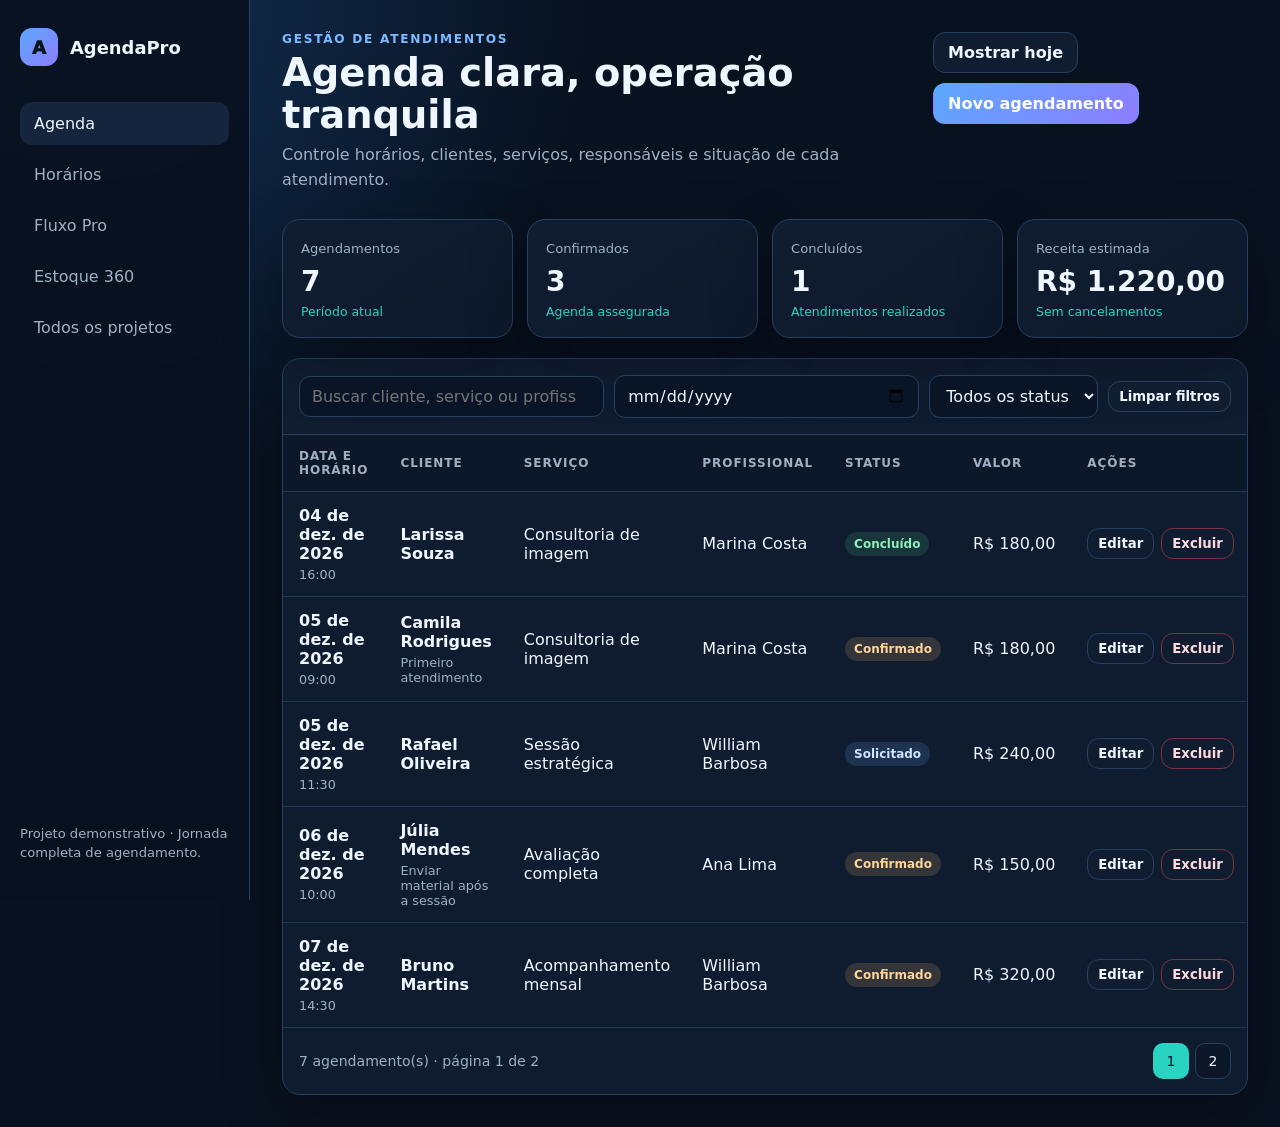
==== agenda-pro/index.html @ 01c1c713 "Adiciona três aplicações web para portfólio" ====
<!doctype html><html lang="pt-BR"><head><meta charset="utf-8"><meta name="viewport" content="width=device-width,initial-scale=1"><meta name="description" content="AgendaPro: gestão de clientes, serviços e horários."><title>AgendaPro — Gestão de Agendamentos</title><link rel="icon" type="image/svg+xml" href="data:image/svg+xml,%3Csvg xmlns='http://www.w3.org/2000/svg' viewBox='0 0 64 64'%3E%3Crect width='64' height='64' rx='15' fill='%2308111f'/%3E%3Crect x='14' y='17' width='36' height='34' rx='7' fill='none' stroke='%235ca9ff' stroke-width='6'/%3E%3Cpath d='M14 28h36M24 12v11M40 12v11' stroke='%235ca9ff' stroke-width='6' stroke-linecap='round'/%3E%3C/svg%3E"><link rel="stylesheet" href="../assets/shared.css"></head><body>
<div class="app-shell"><aside class="sidebar"><a class="brand" href="../"><span class="brand-mark" style="background:linear-gradient(135deg,#5ca9ff,#8d7cff)">A</span>AgendaPro</a><button class="btn mobile-menu" aria-label="Abrir menu">Menu</button><nav class="nav"><a class="active" href="#">Agenda</a><a href="#horarios">Horários</a><a href="../fluxo-pro/">Fluxo Pro</a><a href="../estoque-360/">Estoque 360</a><a href="../">Todos os projetos</a></nav><p class="side-note">Projeto demonstrativo · Jornada completa de agendamento.</p></aside>
<main class="main"><header class="topbar"><div><div class="eyebrow" style="color:#7dbaff">GESTÃO DE ATENDIMENTOS</div><h1>Agenda clara, operação tranquila</h1><p class="subtitle">Controle horários, clientes, serviços, responsáveis e situação de cada atendimento.</p></div><div class="actions"><button class="btn" id="todayBtn">Mostrar hoje</button><button class="btn primary" id="newBtn" style="background:linear-gradient(135deg,#5ca9ff,#8d7cff);color:white">Novo agendamento</button></div></header>
<section class="metrics"><article class="metric"><span class="label">Agendamentos</span><strong id="mTotal">0</strong><div class="trend">Período atual</div></article><article class="metric"><span class="label">Confirmados</span><strong id="mConfirmed">0</strong><div class="trend">Agenda assegurada</div></article><article class="metric"><span class="label">Concluídos</span><strong id="mDone">0</strong><div class="trend">Atendimentos realizados</div></article><article class="metric"><span class="label">Receita estimada</span><strong id="mRevenue">R$ 0</strong><div class="trend">Sem cancelamentos</div></article></section>
<section class="panel" id="horarios"><div class="toolbar"><input class="input" id="search" type="search" placeholder="Buscar cliente, serviço ou profissional"><input class="input" id="dateFilter" type="date" aria-label="Filtrar por data"><select class="select" id="statusFilter"><option value="">Todos os status</option><option>Solicitado</option><option>Confirmado</option><option>Concluído</option><option>Cancelado</option></select><button class="btn small" id="clearBtn">Limpar filtros</button></div><div class="table-wrap"><table class="data-table"><thead><tr><th>Data e horário</th><th>Cliente</th><th>Serviço</th><th>Profissional</th><th>Status</th><th>Valor</th><th>Ações</th></tr></thead><tbody id="rows"></tbody></table><div class="empty" id="empty" hidden>Nenhum agendamento encontrado.</div></div><footer class="pagination"><span id="pageInfo"></span><div class="page-buttons" id="pageButtons"></div></footer></section></main></div>
<dialog id="bookingDialog"><form id="bookingForm"><div class="dialog-head"><h2 id="dialogTitle">Novo agendamento</h2><button class="btn small" type="button" data-close>Fechar</button></div><div class="dialog-body"><div class="field wide"><label for="client">Cliente</label><input class="input" id="client" maxlength="70" required></div><div class="field"><label for="service">Serviço</label><input class="input" id="service" maxlength="60" required></div><div class="field"><label for="professional">Profissional</label><input class="input" id="professional" maxlength="60" required></div><div class="field"><label for="date">Data</label><input class="input" id="date" type="date" required></div><div class="field"><label for="time">Horário</label><input class="input" id="time" type="time" required></div><div class="field"><label for="status">Status</label><select class="select" id="status"><option>Solicitado</option><option>Confirmado</option><option>Concluído</option><option>Cancelado</option></select></div><div class="field"><label for="price">Valor</label><input class="input" id="price" type="number" min="0" step="0.01" required></div><div class="field wide"><label for="notes">Observações</label><textarea class="textarea" id="notes" rows="3" maxlength="180"></textarea></div></div><div class="dialog-actions"><button class="btn" type="button" data-close>Cancelar</button><button class="btn primary" type="submit">Salvar agendamento</button></div></form></dialog><div class="toast" id="toast"></div><script type="module" src="app.js"></script></body></html>
---- assets/shared.css ----
:root{--bg:#08111f;--panel:#101d31;--panel2:#15253d;--line:#28405f;--text:#eef6ff;--muted:#9fb0c5;--brand:#29d3c2;--brand2:#5ca9ff;--danger:#ff6b7a;--warning:#ffbf69;--ok:#54d68c;--radius:18px;--shadow:0 22px 60px rgba(0,0,0,.28)}
*{box-sizing:border-box}html{font-size:16px;scroll-behavior:smooth}body{margin:0;background:radial-gradient(circle at 8% 0%,#123054 0,transparent 30%),var(--bg);color:var(--text);font-family:Inter,ui-sans-serif,system-ui,-apple-system,"Segoe UI",sans-serif;min-height:100vh}button,input,select,textarea{font:inherit}button,a{touch-action:manipulation}a{color:inherit}.app-shell{min-height:100vh;display:grid;grid-template-columns:250px 1fr}.sidebar{position:sticky;top:0;height:100vh;padding:28px 20px;border-right:1px solid var(--line);background:rgba(8,17,31,.92);backdrop-filter:blur(18px)}.brand{display:flex;align-items:center;gap:12px;text-decoration:none;font-weight:850;font-size:1.12rem}.brand-mark{width:38px;height:38px;border-radius:12px;display:grid;place-items:center;color:#04121c;background:linear-gradient(135deg,var(--brand),var(--brand2));font-weight:950}.nav{margin-top:36px;display:grid;gap:8px}.nav a{padding:12px 14px;border-radius:12px;color:var(--muted);text-decoration:none}.nav a:hover,.nav a.active{background:var(--panel2);color:var(--text)}.side-note{position:absolute;bottom:24px;left:20px;right:20px;color:var(--muted);font-size:.82rem;line-height:1.5}.main{padding:32px;min-width:0}.topbar{display:flex;align-items:flex-start;justify-content:space-between;gap:20px;margin-bottom:26px}.eyebrow{color:var(--brand);font-size:.76rem;font-weight:850;letter-spacing:.14em;text-transform:uppercase}.topbar h1{font-size:clamp(1.65rem,3vw,2.5rem);line-height:1.1;margin:.35rem 0}.subtitle{margin:0;color:var(--muted);max-width:720px;line-height:1.6}.actions{display:flex;gap:10px;flex-wrap:wrap}.btn{border:1px solid var(--line);border-radius:12px;padding:10px 14px;background:var(--panel);color:var(--text);cursor:pointer;font-weight:720;text-decoration:none;display:inline-flex;align-items:center;justify-content:center;gap:8px}.btn:hover{border-color:#4b6d94;transform:translateY(-1px)}.btn.primary{background:linear-gradient(135deg,var(--brand),#31aee9);color:#04121c;border-color:transparent}.btn.danger{color:#ffd9dd;border-color:#7b3442}.btn.ghost{background:transparent}.btn.small{padding:7px 10px;font-size:.83rem}.metrics{display:grid;grid-template-columns:repeat(4,minmax(0,1fr));gap:14px;margin-bottom:20px}.metric{padding:18px;background:linear-gradient(145deg,var(--panel),#0d192b);border:1px solid var(--line);border-radius:var(--radius);box-shadow:var(--shadow)}.metric .label{color:var(--muted);font-size:.82rem}.metric strong{display:block;font-size:1.75rem;margin-top:8px}.metric .trend{font-size:.78rem;color:var(--brand);margin-top:6px}.panel{background:rgba(16,29,49,.94);border:1px solid var(--line);border-radius:var(--radius);box-shadow:var(--shadow);overflow:hidden}.toolbar{display:flex;gap:10px;align-items:center;flex-wrap:wrap;padding:16px;border-bottom:1px solid var(--line)}.field{display:grid;gap:7px}.field label{font-size:.82rem;color:var(--muted);font-weight:700}.input,.select,.textarea{width:100%;border:1px solid var(--line);border-radius:11px;background:#091526;color:var(--text);padding:10px 12px;outline:none}.input:focus,.select:focus,.textarea:focus{border-color:var(--brand);box-shadow:0 0 0 3px rgba(41,211,194,.14)}.toolbar .input{min-width:220px;flex:1}.toolbar .select{width:auto;min-width:165px}.table-wrap{overflow:auto}.data-table{width:100%;border-collapse:collapse;min-width:820px}.data-table th,.data-table td{text-align:left;padding:14px 16px;border-bottom:1px solid rgba(40,64,95,.72);vertical-align:middle}.data-table th{color:var(--muted);font-size:.75rem;text-transform:uppercase;letter-spacing:.08em;background:#0c1829}.data-table tbody tr:hover{background:rgba(92,169,255,.045)}.data-table td strong{display:block}.meta{color:var(--muted);font-size:.8rem;margin-top:4px}.badge{display:inline-flex;align-items:center;padding:5px 9px;border-radius:999px;font-size:.75rem;font-weight:780;background:#1d3350;color:#cfe5ff}.badge.ok{background:rgba(84,214,140,.14);color:#8df0b5}.badge.warn{background:rgba(255,191,105,.15);color:#ffd49a}.badge.danger{background:rgba(255,107,122,.14);color:#ffabb4}.row-actions{display:flex;gap:7px}.pagination{display:flex;justify-content:space-between;align-items:center;gap:12px;padding:15px 16px;color:var(--muted);font-size:.88rem}.page-buttons{display:flex;gap:6px}.page-buttons button{width:36px;height:36px;border-radius:10px;border:1px solid var(--line);background:#0b1728;color:var(--text);cursor:pointer}.page-buttons button.active{background:var(--brand);color:#04121c;border-color:transparent}.empty{padding:52px 20px;text-align:center;color:var(--muted)}dialog{border:1px solid var(--line);border-radius:20px;padding:0;background:var(--panel);color:var(--text);width:min(620px,calc(100% - 28px));box-shadow:0 30px 100px rgba(0,0,0,.55)}dialog::backdrop{background:rgba(1,8,16,.74);backdrop-filter:blur(5px)}.dialog-head{display:flex;align-items:center;justify-content:space-between;padding:20px;border-bottom:1px solid var(--line)}.dialog-head h2{margin:0;font-size:1.25rem}.dialog-body{padding:20px;display:grid;grid-template-columns:1fr 1fr;gap:15px}.dialog-body .wide{grid-column:1/-1}.dialog-actions{display:flex;justify-content:flex-end;gap:10px;padding:16px 20px;border-top:1px solid var(--line)}.toast{position:fixed;right:22px;bottom:22px;background:#eafaf8;color:#06201c;padding:13px 17px;border-radius:12px;font-weight:750;box-shadow:var(--shadow);transform:translateY(120px);opacity:0;transition:.25s;z-index:20}.toast.show{transform:translateY(0);opacity:1}.progress{height:8px;background:#0a1524;border-radius:999px;overflow:hidden;min-width:110px}.progress span{display:block;height:100%;background:linear-gradient(90deg,var(--brand),var(--brand2));border-radius:inherit}.hero-hub{max-width:1180px;margin:auto;padding:48px 28px 80px}.hub-head{display:flex;justify-content:space-between;gap:24px;align-items:center;margin-bottom:42px}.hub-head h1{font-size:clamp(2.2rem,5vw,4.8rem);line-height:.98;letter-spacing:-.05em;margin:12px 0;max-width:780px}.hub-head p{max-width:650px;color:var(--muted);line-height:1.7}.projects-grid{display:grid;grid-template-columns:repeat(3,1fr);gap:18px}.project-card{min-height:410px;padding:24px;border:1px solid var(--line);border-radius:26px;background:linear-gradient(160deg,var(--panel2),#0b1627);display:flex;flex-direction:column;position:relative;overflow:hidden}.project-card:before{content:"";position:absolute;width:180px;height:180px;border-radius:50%;right:-70px;top:-80px;background:var(--card-accent,#29d3c2);filter:blur(65px);opacity:.23}.project-number{font-size:.8rem;color:var(--muted);letter-spacing:.12em}.project-card h2{font-size:1.75rem;margin:60px 0 12px}.project-card p{color:var(--muted);line-height:1.65}.feature-list{display:flex;gap:7px;flex-wrap:wrap;margin:12px 0 24px}.project-card .btn{margin-top:auto}.hub-foot{margin-top:24px;color:var(--muted);font-size:.85rem}.mobile-menu{display:none}
@media(max-width:950px){.app-shell{grid-template-columns:1fr}.sidebar{height:auto;position:relative;display:flex;align-items:center;justify-content:space-between;padding:14px 18px;border-right:0;border-bottom:1px solid var(--line);z-index:5}.nav{display:none;position:absolute;top:66px;left:12px;right:12px;margin:0;padding:10px;background:var(--panel);border:1px solid var(--line);border-radius:14px}.sidebar.open .nav{display:grid}.side-note{display:none}.mobile-menu{display:inline-flex}.main{padding:22px}.metrics{grid-template-columns:repeat(2,1fr)}.projects-grid{grid-template-columns:1fr}.project-card{min-height:340px}.hub-head{display:block}}
@media(max-width:620px){.main{padding:16px}.topbar{display:block}.actions{margin-top:16px}.metrics{grid-template-columns:1fr 1fr;gap:10px}.metric{padding:14px}.metric strong{font-size:1.4rem}.toolbar{align-items:stretch}.toolbar .input,.toolbar .select{width:100%;min-width:0}.pagination{align-items:flex-start;flex-direction:column}.dialog-body{grid-template-columns:1fr}.dialog-body .wide{grid-column:auto}.hero-hub{padding:30px 18px 60px}.hub-head h1{font-size:2.6rem}}
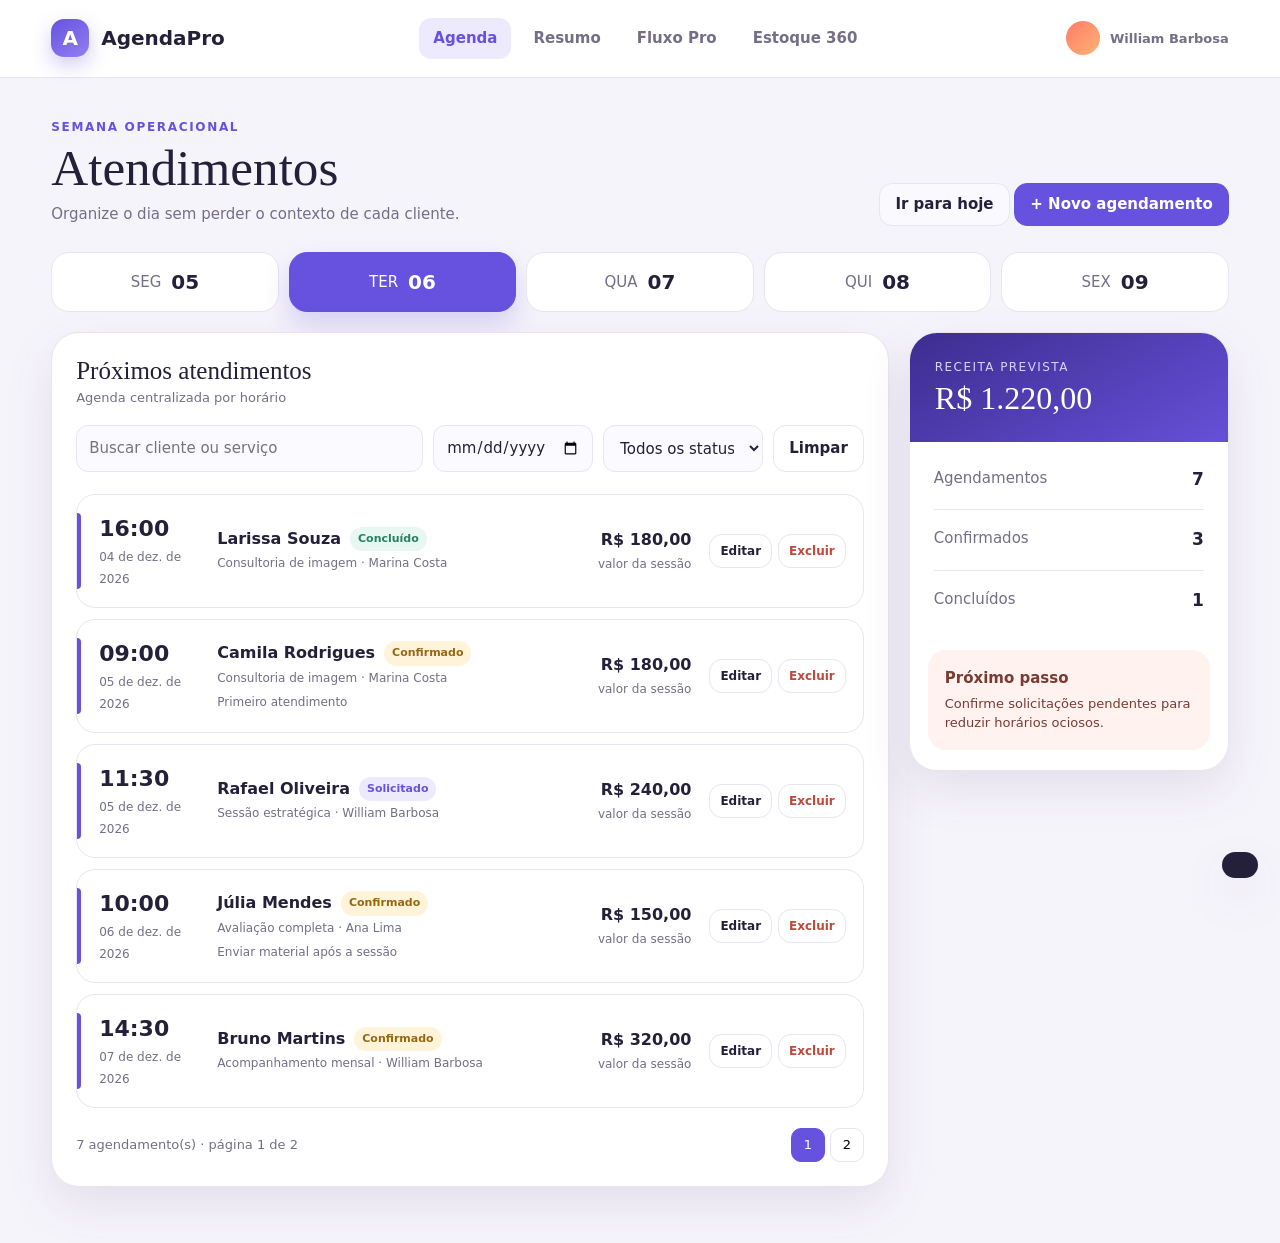
==== commit 409be496: "Diferencia interfaces dos projetos do portfolio" ====
--- a/agenda-pro/index.html
+++ b/agenda-pro/index.html
@@ -1,7 +1,42 @@
-<!doctype html><html lang="pt-BR"><head><meta charset="utf-8"><meta name="viewport" content="width=device-width,initial-scale=1"><meta name="description" content="AgendaPro: gestão de clientes, serviços e horários."><title>AgendaPro — Gestão de Agendamentos</title><link rel="icon" type="image/svg+xml" href="data:image/svg+xml,%3Csvg xmlns='http://www.w3.org/2000/svg' viewBox='0 0 64 64'%3E%3Crect width='64' height='64' rx='15' fill='%2308111f'/%3E%3Crect x='14' y='17' width='36' height='34' rx='7' fill='none' stroke='%235ca9ff' stroke-width='6'/%3E%3Cpath d='M14 28h36M24 12v11M40 12v11' stroke='%235ca9ff' stroke-width='6' stroke-linecap='round'/%3E%3C/svg%3E"><link rel="stylesheet" href="../assets/shared.css"></head><body>
-<div class="app-shell"><aside class="sidebar"><a class="brand" href="../"><span class="brand-mark" style="background:linear-gradient(135deg,#5ca9ff,#8d7cff)">A</span>AgendaPro</a><button class="btn mobile-menu" aria-label="Abrir menu">Menu</button><nav class="nav"><a class="active" href="#">Agenda</a><a href="#horarios">Horários</a><a href="../fluxo-pro/">Fluxo Pro</a><a href="../estoque-360/">Estoque 360</a><a href="../">Todos os projetos</a></nav><p class="side-note">Projeto demonstrativo · Jornada completa de agendamento.</p></aside>
-<main class="main"><header class="topbar"><div><div class="eyebrow" style="color:#7dbaff">GESTÃO DE ATENDIMENTOS</div><h1>Agenda clara, operação tranquila</h1><p class="subtitle">Controle horários, clientes, serviços, responsáveis e situação de cada atendimento.</p></div><div class="actions"><button class="btn" id="todayBtn">Mostrar hoje</button><button class="btn primary" id="newBtn" style="background:linear-gradient(135deg,#5ca9ff,#8d7cff);color:white">Novo agendamento</button></div></header>
-<section class="metrics"><article class="metric"><span class="label">Agendamentos</span><strong id="mTotal">0</strong><div class="trend">Período atual</div></article><article class="metric"><span class="label">Confirmados</span><strong id="mConfirmed">0</strong><div class="trend">Agenda assegurada</div></article><article class="metric"><span class="label">Concluídos</span><strong id="mDone">0</strong><div class="trend">Atendimentos realizados</div></article><article class="metric"><span class="label">Receita estimada</span><strong id="mRevenue">R$ 0</strong><div class="trend">Sem cancelamentos</div></article></section>
-<section class="panel" id="horarios"><div class="toolbar"><input class="input" id="search" type="search" placeholder="Buscar cliente, serviço ou profissional"><input class="input" id="dateFilter" type="date" aria-label="Filtrar por data"><select class="select" id="statusFilter"><option value="">Todos os status</option><option>Solicitado</option><option>Confirmado</option><option>Concluído</option><option>Cancelado</option></select><button class="btn small" id="clearBtn">Limpar filtros</button></div><div class="table-wrap"><table class="data-table"><thead><tr><th>Data e horário</th><th>Cliente</th><th>Serviço</th><th>Profissional</th><th>Status</th><th>Valor</th><th>Ações</th></tr></thead><tbody id="rows"></tbody></table><div class="empty" id="empty" hidden>Nenhum agendamento encontrado.</div></div><footer class="pagination"><span id="pageInfo"></span><div class="page-buttons" id="pageButtons"></div></footer></section></main></div>
-<dialog id="bookingDialog"><form id="bookingForm"><div class="dialog-head"><h2 id="dialogTitle">Novo agendamento</h2><button class="btn small" type="button" data-close>Fechar</button></div><div class="dialog-body"><div class="field wide"><label for="client">Cliente</label><input class="input" id="client" maxlength="70" required></div><div class="field"><label for="service">Serviço</label><input class="input" id="service" maxlength="60" required></div><div class="field"><label for="professional">Profissional</label><input class="input" id="professional" maxlength="60" required></div><div class="field"><label for="date">Data</label><input class="input" id="date" type="date" required></div><div class="field"><label for="time">Horário</label><input class="input" id="time" type="time" required></div><div class="field"><label for="status">Status</label><select class="select" id="status"><option>Solicitado</option><option>Confirmado</option><option>Concluído</option><option>Cancelado</option></select></div><div class="field"><label for="price">Valor</label><input class="input" id="price" type="number" min="0" step="0.01" required></div><div class="field wide"><label for="notes">Observações</label><textarea class="textarea" id="notes" rows="3" maxlength="180"></textarea></div></div><div class="dialog-actions"><button class="btn" type="button" data-close>Cancelar</button><button class="btn primary" type="submit">Salvar agendamento</button></div></form></dialog><div class="toast" id="toast"></div><script type="module" src="app.js"></script></body></html>
-
+<!doctype html>
+<html lang="pt-BR">
+<head>
+  <meta charset="utf-8">
+  <meta name="viewport" content="width=device-width,initial-scale=1">
+  <meta name="description" content="AgendaPro: gestão de clientes, serviços e horários.">
+  <title>AgendaPro — Gestão de Agendamentos</title>
+  <link rel="icon" type="image/svg+xml" href="data:image/svg+xml,%3Csvg xmlns='http://www.w3.org/2000/svg' viewBox='0 0 64 64'%3E%3Crect width='64' height='64' rx='15' fill='%23f3f0ff'/%3E%3Crect x='14' y='17' width='36' height='34' rx='7' fill='none' stroke='%23654ee8' stroke-width='6'/%3E%3Cpath d='M14 28h36M24 12v11M40 12v11' stroke='%23654ee8' stroke-width='6' stroke-linecap='round'/%3E%3C/svg%3E">
+  <link rel="stylesheet" href="app.css">
+</head>
+<body class="calendar-body">
+  <header class="calendar-header">
+    <a class="calendar-brand" href="../"><span>A</span><strong>AgendaPro</strong></a>
+    <nav class="calendar-nav"><a class="active" href="#agenda">Agenda</a><a href="#resumo">Resumo</a><a href="../fluxo-pro/">Fluxo Pro</a><a href="../estoque-360/">Estoque 360</a></nav>
+    <div class="calendar-profile"><span class="profile-dot"></span><strong>William Barbosa</strong></div>
+  </header>
+  <main class="calendar-shell">
+    <section class="calendar-hero">
+      <div><p class="eyebrow">Semana operacional</p><h1>Atendimentos</h1><p>Organize o dia sem perder o contexto de cada cliente.</p></div>
+      <div><button class="btn subtle" id="todayBtn">Ir para hoje</button> <button class="btn primary" id="newBtn">+ Novo agendamento</button></div>
+    </section>
+    <section class="week-strip" aria-label="Dias da semana">
+      <div class="week-day"><span>SEG</span><strong>05</strong></div><div class="week-day active"><span>TER</span><strong>06</strong></div><div class="week-day"><span>QUA</span><strong>07</strong></div><div class="week-day"><span>QUI</span><strong>08</strong></div><div class="week-day"><span>SEX</span><strong>09</strong></div>
+    </section>
+    <section class="calendar-grid">
+      <div class="schedule-panel" id="agenda">
+        <div class="panel-heading"><div><h2>Próximos atendimentos</h2><p>Agenda centralizada por horário</p></div></div>
+        <div class="filters"><input id="search" type="search" placeholder="Buscar cliente ou serviço"><input id="dateFilter" type="date" aria-label="Filtrar por data"><select id="statusFilter"><option value="">Todos os status</option><option>Solicitado</option><option>Confirmado</option><option>Concluído</option><option>Cancelado</option></select><button class="btn" id="clearBtn">Limpar</button></div>
+        <div class="appointment-list" id="rows" aria-live="polite"></div><div class="empty" id="empty" hidden>Nenhum agendamento encontrado.</div>
+        <div class="pagination"><span id="pageInfo"></span><div class="page-buttons" id="pageButtons"></div></div>
+      </div>
+      <aside class="summary-panel" id="resumo">
+        <div class="summary-top"><p>Receita prevista</p><strong id="mRevenue">R$ 0</strong></div>
+        <div class="metric-list"><div class="metric"><span>Agendamentos</span><strong id="mTotal">0</strong></div><div class="metric"><span>Confirmados</span><strong id="mConfirmed">0</strong></div><div class="metric"><span>Concluídos</span><strong id="mDone">0</strong></div></div>
+        <div class="insight"><strong>Próximo passo</strong><p>Confirme solicitações pendentes para reduzir horários ociosos.</p></div>
+      </aside>
+    </section>
+  </main>
+  <dialog id="bookingDialog"><form id="bookingForm"><div class="dialog-head"><h2 id="dialogTitle">Novo agendamento</h2><button class="icon-btn" type="button" data-close aria-label="Fechar">×</button></div><div class="form-grid"><label class="field full"><span>Cliente</span><input id="client" maxlength="70" required></label><label class="field"><span>Serviço</span><input id="service" maxlength="60" required></label><label class="field"><span>Profissional</span><input id="professional" maxlength="60" required></label><label class="field"><span>Data</span><input id="date" type="date" required></label><label class="field"><span>Horário</span><input id="time" type="time" required></label><label class="field"><span>Status</span><select id="status"><option>Solicitado</option><option>Confirmado</option><option>Concluído</option><option>Cancelado</option></select></label><label class="field"><span>Valor</span><input id="price" type="number" min="0" step="0.01" required></label><label class="field full"><span>Observações</span><textarea id="notes" rows="3" maxlength="180"></textarea></label></div><div class="dialog-actions"><button class="btn" type="button" data-close>Cancelar</button><button class="btn primary" type="submit">Salvar agendamento</button></div></form></dialog>
+  <div class="toast" id="toast"></div><script type="module" src="app.js"></script>
+</body>
+</html>
--- a/agenda-pro/app.css
+++ b/agenda-pro/app.css
@@ -0,0 +1,10 @@
+:root{--ink:#252039;--muted:#746f86;--line:#e8e4f1;--paper:#fff;--canvas:#f6f4fb;--violet:#6752df;--violet-deep:#3d2d8f;--coral:#ff7c68;--mint:#58b899;--shadow:0 18px 50px rgba(55,43,102,.10)}
+*{box-sizing:border-box}body{margin:0;color:var(--ink);background:var(--canvas);font:15px/1.5 Inter,system-ui,-apple-system,"Segoe UI",sans-serif}.calendar-body{min-height:100vh}.calendar-header{position:sticky;top:0;z-index:10;display:flex;align-items:center;justify-content:space-between;gap:30px;padding:18px max(4vw,24px);background:rgba(255,255,255,.92);border-bottom:1px solid var(--line);backdrop-filter:blur(14px)}.calendar-brand{display:flex;align-items:center;gap:12px;font-weight:800;font-size:20px}.calendar-brand span{display:grid;place-items:center;width:38px;height:38px;border-radius:13px;color:#fff;background:linear-gradient(145deg,var(--violet),#927ff3);box-shadow:0 8px 20px rgba(103,82,223,.3)}.calendar-nav{display:flex;gap:8px}.calendar-nav a{padding:9px 14px;border-radius:12px;color:var(--muted);text-decoration:none;font-weight:650}.calendar-nav a.active{color:var(--violet);background:#eeeafd}.calendar-profile{display:flex;align-items:center;gap:10px;color:var(--muted);font-size:13px}.profile-dot{width:34px;height:34px;border-radius:50%;background:linear-gradient(135deg,var(--coral),#ffb274)}
+.calendar-shell{width:min(1380px,92vw);margin:0 auto;padding:40px 0 56px}.calendar-hero{display:flex;align-items:flex-end;justify-content:space-between;gap:24px;margin-bottom:26px}.eyebrow{margin:0 0 5px;color:var(--violet);font-size:12px;font-weight:800;letter-spacing:.14em;text-transform:uppercase}.calendar-hero h1{margin:0;font-family:Georgia,serif;font-size:clamp(34px,4vw,54px);font-weight:500;line-height:1.05}.calendar-hero p:last-child{margin:9px 0 0;color:var(--muted)}button,input,select,textarea{font:inherit}.btn{display:inline-flex;align-items:center;justify-content:center;gap:8px;min-height:42px;padding:9px 15px;border:1px solid var(--line);border-radius:13px;color:var(--ink);background:#fff;font-weight:700;cursor:pointer}.btn:hover{transform:translateY(-1px);box-shadow:0 8px 18px rgba(55,43,102,.08)}.btn.primary{border-color:var(--violet);color:#fff;background:var(--violet)}.btn.subtle{background:#faf9fd}.btn.danger{color:#be493b}.btn.small{min-height:34px;padding:6px 10px;font-size:12px}
+.week-strip{display:grid;grid-template-columns:repeat(5,1fr);gap:10px;margin-bottom:20px}.week-day{display:flex;align-items:center;justify-content:center;gap:10px;padding:14px;border:1px solid var(--line);border-radius:18px;background:#fff;color:var(--muted)}.week-day strong{font-size:20px;color:var(--ink)}.week-day.active{border-color:var(--violet);color:#fff;background:var(--violet);box-shadow:0 12px 26px rgba(103,82,223,.22)}.week-day.active strong{color:#fff}
+.calendar-grid{display:grid;grid-template-columns:minmax(0,1fr) 320px;gap:20px}.schedule-panel,.summary-panel{border:1px solid var(--line);border-radius:28px;background:var(--paper);box-shadow:var(--shadow)}.schedule-panel{padding:24px}.panel-heading{display:flex;align-items:center;justify-content:space-between;gap:16px;margin-bottom:18px}.panel-heading h2{margin:0;font:500 25px Georgia,serif}.panel-heading p{margin:3px 0 0;color:var(--muted);font-size:13px}.filters{display:grid;grid-template-columns:minmax(180px,1fr) 160px 160px auto;gap:10px;margin-bottom:22px}.filters input,.filters select,.field input,.field select,.field textarea{width:100%;min-height:43px;padding:10px 12px;border:1px solid var(--line);border-radius:12px;outline:none;background:#fbfafe;color:var(--ink)}.filters input:focus,.filters select:focus,.field input:focus,.field select:focus,.field textarea:focus{border-color:var(--violet);box-shadow:0 0 0 3px rgba(103,82,223,.12)}
+.appointment-list{display:grid;gap:11px}.appointment-card{position:relative;display:grid;grid-template-columns:100px minmax(0,1fr) 120px auto;align-items:center;gap:18px;padding:17px 17px 17px 22px;border:1px solid var(--line);border-radius:19px;background:#fff;transition:.2s}.appointment-card:before{content:"";position:absolute;left:0;top:18px;bottom:18px;width:4px;border-radius:0 4px 4px 0;background:var(--violet)}.appointment-card:hover{border-color:#d6cef7;transform:translateY(-2px);box-shadow:0 12px 24px rgba(55,43,102,.08)}.appointment-time strong{display:block;font-size:22px}.appointment-time span,.appointment-main p,.appointment-note,.appointment-price span{color:var(--muted);font-size:12px}.appointment-title{display:flex;align-items:center;gap:9px;flex-wrap:wrap}.appointment-title h3{margin:0;font-size:16px}.appointment-main p{margin:3px 0}.appointment-note{margin-top:6px}.status-pill{display:inline-flex;padding:4px 8px;border-radius:999px;background:#eeeafd;color:var(--violet);font-size:11px;font-weight:800}.status-pill.ok{background:#e8f7f1;color:#288064}.status-pill.warn{background:#fff3d9;color:#946814}.status-pill.danger{background:#ffe8e4;color:#b84939}.appointment-price{text-align:right}.appointment-price strong{display:block;font-size:16px}.appointment-actions{display:flex;gap:6px}.empty{padding:38px;text-align:center;color:var(--muted);border:1px dashed var(--line);border-radius:18px}.pagination{display:flex;align-items:center;justify-content:space-between;gap:15px;margin-top:20px;color:var(--muted);font-size:13px}.page-buttons{display:flex;gap:5px}.page-buttons button{min-width:34px;height:34px;border:1px solid var(--line);border-radius:10px;background:#fff;cursor:pointer}.page-buttons button.active{color:#fff;border-color:var(--violet);background:var(--violet)}
+.summary-panel{align-self:start;overflow:hidden}.summary-top{padding:25px;color:#fff;background:linear-gradient(150deg,var(--violet-deep),#6650d8)}.summary-top p{margin:0 0 4px;color:#d9d2ff;font-size:12px;text-transform:uppercase;letter-spacing:.12em}.summary-top strong{font:500 32px Georgia,serif}.metric-list{display:grid;padding:8px 24px 20px}.metric{display:flex;justify-content:space-between;gap:15px;padding:17px 0;border-bottom:1px solid var(--line)}.metric:last-child{border-bottom:0}.metric span{color:var(--muted)}.metric strong{font-size:17px}.insight{margin:0 18px 20px;padding:17px;border-radius:18px;background:#fff2ef;color:#783c34}.insight strong{display:block;margin-bottom:4px}.insight p{margin:0;font-size:13px}
+dialog{width:min(650px,92vw);padding:0;border:0;border-radius:24px;box-shadow:0 25px 80px rgba(37,32,57,.28)}dialog::backdrop{background:rgba(27,23,44,.55);backdrop-filter:blur(3px)}.dialog-head{display:flex;align-items:center;justify-content:space-between;padding:20px 24px;border-bottom:1px solid var(--line)}.dialog-head h2{margin:0;font:500 26px Georgia,serif}.icon-btn{width:36px;height:36px;border:0;border-radius:50%;background:#f2eff9;cursor:pointer}.form-grid{display:grid;grid-template-columns:1fr 1fr;gap:15px;padding:22px 24px}.field{display:grid;gap:6px}.field span{font-size:12px;font-weight:800;color:var(--muted)}.field.full{grid-column:1/-1}.field textarea{min-height:84px;resize:vertical}.dialog-actions{display:flex;justify-content:flex-end;gap:9px;padding:0 24px 24px}.toast{position:fixed;right:22px;bottom:22px;z-index:20;padding:13px 18px;border-radius:13px;color:#fff;background:var(--ink);box-shadow:var(--shadow)}
+@media(max-width:1050px){.calendar-profile{display:none}.calendar-grid{grid-template-columns:1fr}.summary-panel{display:grid;grid-template-columns:220px 1fr 260px;align-items:stretch}.summary-top{display:grid;align-content:center}.metric-list{grid-template-columns:repeat(3,1fr);padding:8px 18px}.metric{display:grid}.insight{align-self:center}.filters{grid-template-columns:1fr 1fr}.appointment-card{grid-template-columns:90px minmax(0,1fr) auto}.appointment-price{display:none}}@media(max-width:720px){.calendar-header{padding:13px 16px}.calendar-nav{display:none}.calendar-shell{width:min(94vw,640px);padding-top:25px}.calendar-hero{align-items:flex-start;flex-direction:column}.week-strip{display:flex;overflow:auto;padding-bottom:4px}.week-day{min-width:110px}.schedule-panel{padding:16px;border-radius:22px}.panel-heading{align-items:flex-start;flex-direction:column}.filters{grid-template-columns:1fr}.appointment-card{grid-template-columns:72px 1fr}.appointment-actions{grid-column:2;justify-content:flex-start}.summary-panel{display:block}.form-grid{grid-template-columns:1fr}.field.full{grid-column:auto}.pagination{align-items:flex-start;flex-direction:column}}
+.calendar-brand{color:var(--ink);text-decoration:none}
